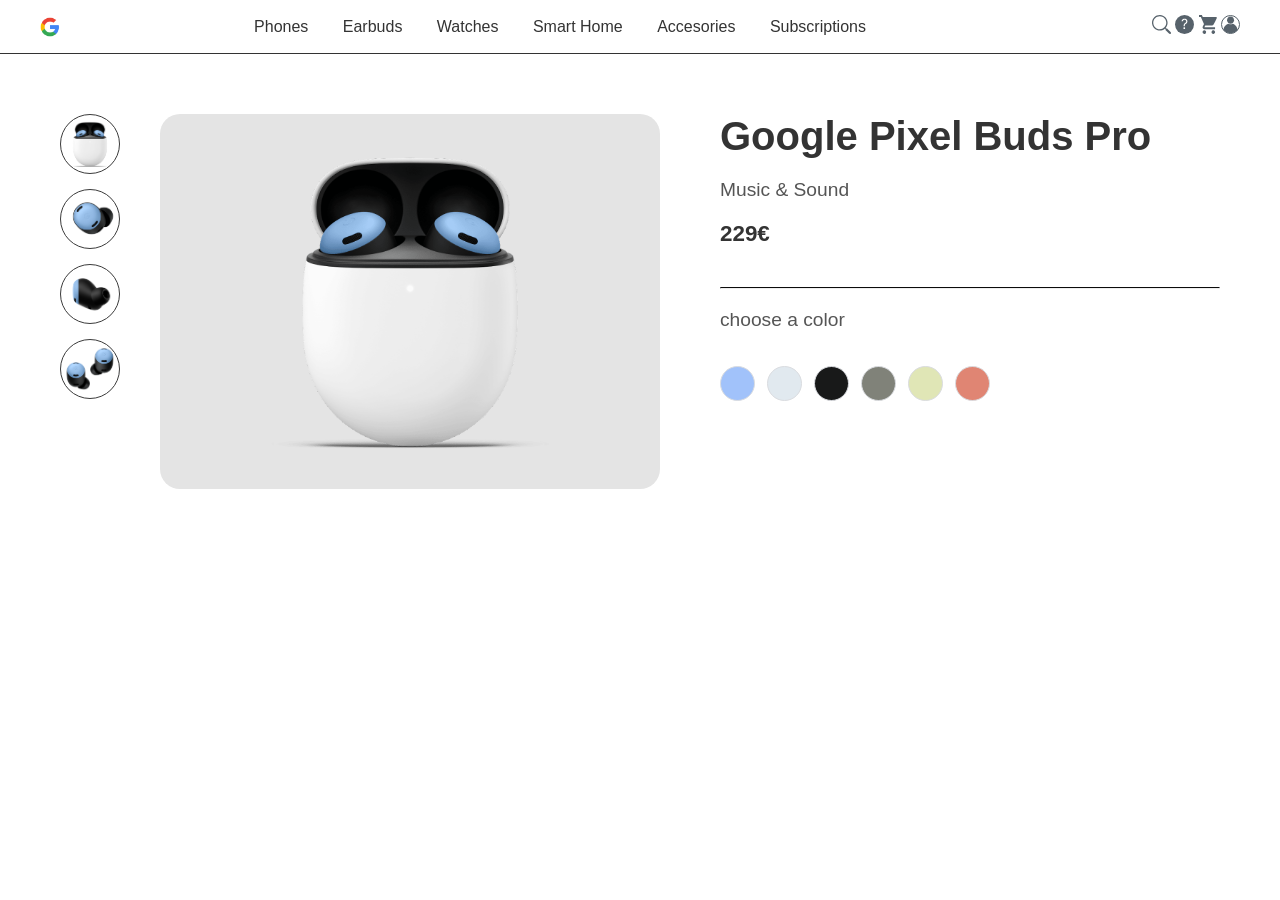
==== index.html @ ae391ba5 "añadir circulos de colores" ====
<!DOCTYPE html>
<html lang="es">

<head>
    <meta charset="UTF-8">
    <meta name="viewport" content="width=device-width, initial-scale=1.0">
    <title>Document</title>
    <link rel="stylesheet" href="style.css">
</head>

<body>

    <header class="header">
        <div id="logo">
            <img src="images/google-logo.png" alt="Google Store Logo">
        </div>
        <nav id="menu-left">
            <ul>
                <li><a href="#">Phones</a></li>
                <li><a href="#">Earbuds</a></li>
                <li><a href="#">Watches</a></li>
                <li><a href="#">Smart Home</a></li>
                <li><a href="#">Accesories</a></li>
                <li><a href="#">Subscriptions</a></li>
            </ul>
        </nav>

        <div id="iconos">
            <img src="images/icons/Search.svg" alt="Search Icon">
            <img src="images/icons/Help.svg" alt="Help Icon">
            <img src="images/icons/Cart.svg" alt="Cart Icon">
            <img src="images/icons/Avatar.svg" alt="Avatar Icon">
        </div>
         <div class="menu-btn" id="menuBtn">
            <span></span>
            <span></span>
            <span></span>
        </div>
    </header>
    <main class="product-container">
    <section class="product-gallery">
        <div class="product-circle">
            <img src="images/earbuds/earbuds_01.png" alt="Pixel Buds vista frontal">
            <img src="images/earbuds/earbuds_02.png" alt="Pixel Buds vista lateral">
            <img src="images/earbuds/earbuds_03.png" alt="Pixel Buds detalle">
            <img src="images/earbuds/earbuds_04.png" alt="Pixel Buds en uso">
        </div>
        <div class="product-big">
            <img src="images/earbuds/earbuds_01.png" alt="Google Pixel Buds Pro">
        </div>
    </section>
    <section class="product-info">
        <h1>Google Pixel Buds Pro</h1>
        <p>Music & Sound</p>
        <h2>229€</h2>
        <nav>
 </nav>
<hr class="divisor-gris">
<p class="description-footer">choose a color</p>
    
<div class="color-selector">
  <button class="color-dot blue" aria-label="Blue"></button>
  <button class="color-dot charcoal" aria-label="Charcoal"></button>
  <button class="color-dot porcelain" aria-label="Porcelain"></button>
  <button class="color-dot lemongrass" aria-label="Lemongrass"></button>
  <button class="color-dot green" aria-label="Green"></button>
  <button class="color-dot red" aria-label="Red"></button>
</div>
  <p class="delivery-info">
    
  </p>
</div>     
</main>
    <script>
        const menuBtn = document.getElementById('menuBtn');
        const menu = document.getElementById('menu');
        menuBtn.addEventListener('click', () => {
            menu.classList.toggle('show');
        });
    </script>
</body>

</html>
---- style.css ----
* {
    margin: 0;
    padding: 0;
    box-sizing: border-box;
}

body {
    font-family: Arial, sans-serif;
    background-color: #FFFFFF;
    color: #333;
}

.header {
    display: flex;
    justify-content: space-between; 
    align-items: center;
    background-color: #FFFFFF;
    padding: 15px 40px;
    border-bottom: #333 solid 1px;
}

#menu-left ul li {
    display: inline-block;
    color: #333;
    text-decoration: none;
}

#iconos {
    display: block;
    text-align: right;
    width: 200px;
}

#menu-left ul li a:link,
#menu-left ul li a:visited,
#menu-left ul li a:active {
    color: #333;
    text-decoration: none;
    padding: 10px 15px;
}

#menu-left ul li a:hover {

    color: #4b71ed;
    text-decoration: none;

}

#logo img {
    width: 50%;
    margin: 0%;
    padding: 0%;
}
#logo {
    display: flex;
    text-align: left;
    width: 40px;
    margin: 0%;
    padding: 0%;
}

.menu-btn {
    display: none;
    flex-direction: column;
    cursor: pointer;
    float: left;
}

.menu-btn span {
    background: rgb(87, 87, 87);
    height: 3px;
    width: 25px;
    margin: 4px 0;
    display: block;
    float: left;
}

#menu-left {
    display: flex;
}

/* CONTENEDOR PRINCIPAL */
.product-container{
    max-width:1200px;
    margin:40px auto;
    padding:20px;

    display:grid;
    grid-template-columns: 1.2fr 1fr;
    gap:60px;
}

/* GALERÍA */
.product-gallery{
    display:grid;
    grid-template-columns:80px 1fr;
    gap:20px;
}

/* MINIATURAS */
.product-circle{
    display:flex;
    flex-direction:column;
    gap:15px;
}
.product-circle img{
    width:60px;
    height:60px;
    border-radius:50%;
    object-fit:cover;
    border:1.5px solid #3b3b3b;
    cursor:pointer;
    transition:transform .2s;
}

.product-circle img:hover{
    transform:scale(1.1);
}

/* IMAGEN PRINCIPAL */
.product-big{
    display:flex;
    justify-content:center;
    align-items:center;
    border-radius: 20px;
    background-color: #e4e4e4;
}
.product-big img{
    width:100%;
    border-radius:10px;
    object-fit:cover;
}

/* INFORMACIÓN DEL PRODUCTO */
.product-info{
    display:flex;
    flex-direction:column;
    gap:20px;
}

.product-info h1{
    font-size:2.5rem;
    color:#333;
}

.product-info p{
    font-size:1.2rem;
    color:#555;
}

.product-info h2{
    font-size:1.4rem;
    color:#333;
}

@media (max-width: 768px) {
#menu-left {
    display: none; }

    .menu-btn {
        display: flex;

    }
}.divisor-gris {
  border: 1;
  border-top: 1px solid #0c0c0c; 
  margin: 1; 
} 

/* Contenedor para alinear los círculos horizontalmente */
.color-selector {
  display: flex;
  gap: 12px; /* Espacio entre círculos */
  margin-top: 15px; /* Separación con el texto superior */
}

/* Estilo base para cada círculo */
.color-dot {
  width: 35px;
  height: 35px;
  border-radius: 50%; /* Esto los hace circulares */
  border: 1px solid #dadce0; /* Borde sutil */
  cursor: pointer;
  transition: transform 0.2s ease;
  padding: 0;
}

/* Efecto al pasar el ratón */
.color-dot:hover {
  transform: scale(1.1);
  border-color: #70757a;
}

/* Colores específicos (puedes ajustarlos a tu gusto) */
.blue { background-color: #a1c2fa; }
.charcoal { background-color: #e1e9ef; }
.porcelain { background-color: #181919; }
.lemongrass { background-color: #808279; }
.green { background-color:#E0E6B6; }
.red { background-color:#E08573; }


.color-dot:hover {
    transform: scale(1.1);
    border-color: #070707;
    
}
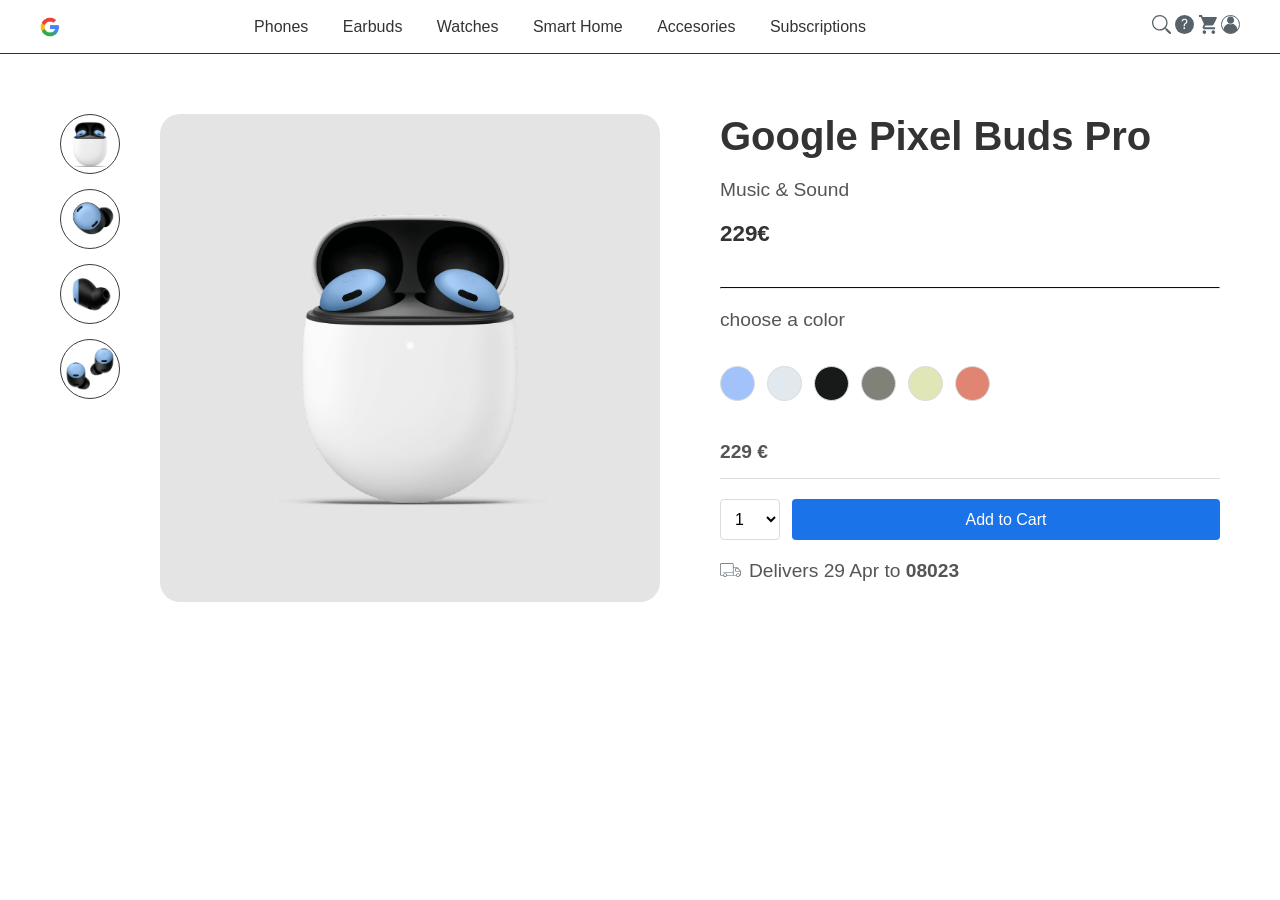
==== commit a3998930: "botones y camion" ====
--- a/index.html
+++ b/index.html
@@ -67,7 +67,25 @@
   <button class="color-dot red" aria-label="Red"></button>
 </div>
   <p class="delivery-info">
+  <div class="cart-card">
+  <p class="card-price">229 €</p>
+  <hr class="card-divider">
+  
+  <div class="action-row">
+    <select class="qty-selector">
+      <option value="1">1</option>
+      <option value="2">2</option>
+      <option value="3">3</option>
+    </select>
     
+    <button class="add-btn">Add to Cart</button>
+  </div>
+
+  <div class="delivery-info">
+    <span class="truck-icon"><img src="images/icons/Delivery.svg" alt="Truck Icon"></span>
+    <p>Delivers 29 Apr to <b>08023</b></p>
+  </div>
+</div>  
   </p>
 </div>     
 </main>
@@ -80,4 +98,4 @@
     </script>
 </body>
 
-</html>+</html>
--- a/style.css
+++ b/style.css
@@ -204,4 +204,71 @@
     transform: scale(1.1);
     border-color: #070707;
     
+}
+cart-card {
+  background-color: #f8f9fa; /* Gris muy claro */
+  border-radius: 8px;
+  padding: 24px;
+  max-width: 350px;
+  margin-top: 30px;
+}
+
+.card-price {
+  font-family: 'Google Sans', sans-serif;
+  font-size: 32px;
+  font-weight: bold;
+  margin: 0 0 15px 0;
+  color: #101111;
+}
+
+.card-divider {
+  border: 0;
+  border-top: 1px solid #dadce0;
+  margin-bottom: 20px;
+}
+
+/* Fila para alinear selector y botón */
+.action-row {
+  display: flex;
+  gap: 12px;
+  margin-bottom: 20px;
+}
+
+.qty-selector {
+  padding: 10px;
+  border: 1px solid #dadce0;
+  border-radius: 4px;
+  background: white;
+  font-size: 16px;
+  width: 60px;
+  cursor: pointer;
+}
+
+.add-btn {
+  flex-grow: 1; /* Hace que el botón ocupe el espacio restante */
+  background-color: #1a73e8; /* Azul Google */
+  color: white;
+  border: none;
+  border-radius: 4px;
+  font-weight: 500;
+  font-size: 16px;
+  cursor: pointer;
+  transition: background 0.2s;
+}
+
+.add-btn:hover {
+  background-color: #1765cc;
+}
+
+/* Info de envío */
+.delivery-info {
+  display: flex;
+  align-items: center;
+  gap: 8px;
+  font-size: 14px;
+  color: #2c2cdf;
+}
+
+.truck-icon {
+  font-size: 18px;
 }
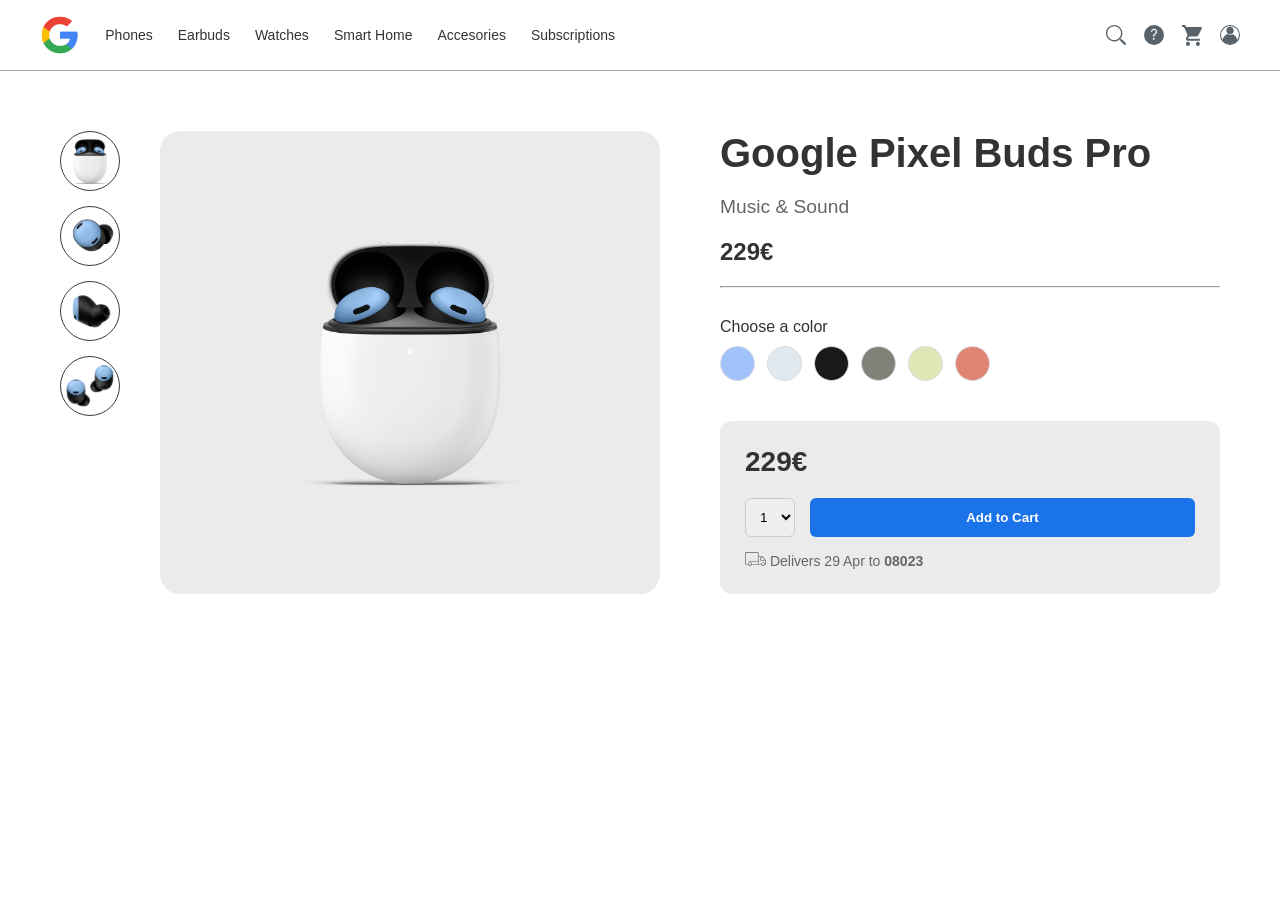
==== commit b1d77bee: "mejoras en el orden del css y html" ====
--- a/index.html
+++ b/index.html
@@ -4,34 +4,28 @@
 <head>
     <meta charset="UTF-8">
     <meta name="viewport" content="width=device-width, initial-scale=1.0">
-    <title>Document</title>
+    <title>Google Pixel Buds Pro</title>
     <link rel="stylesheet" href="style.css">
 </head>
 
 <body>
-
     <header class="header">
-        <div id="logo">
+        <nav class="nav">
             <img src="images/google-logo.png" alt="Google Store Logo">
-        </div>
-        <nav id="menu-left">
-            <ul>
-                <li><a href="#">Phones</a></li>
-                <li><a href="#">Earbuds</a></li>
-                <li><a href="#">Watches</a></li>
-                <li><a href="#">Smart Home</a></li>
-                <li><a href="#">Accesories</a></li>
-                <li><a href="#">Subscriptions</a></li>
-            </ul>
+            <a href="#">Phones</a>
+            <a href="#">Earbuds</a>
+            <a href="#">Watches</a>
+            <a href="#">Smart Home</a>
+            <a href="#">Accesories</a>
+            <a href="#">Subscriptions</a>
         </nav>
-
-        <div id="iconos">
+        <div class="header-icons">
             <img src="images/icons/Search.svg" alt="Search Icon">
             <img src="images/icons/Help.svg" alt="Help Icon">
             <img src="images/icons/Cart.svg" alt="Cart Icon">
             <img src="images/icons/Avatar.svg" alt="Avatar Icon">
         </div>
-         <div class="menu-btn" id="menuBtn">
+        <div class="menu-btn" id="menuBtn">
             <span></span>
             <span></span>
             <span></span>
@@ -49,45 +43,40 @@
             <img src="images/earbuds/earbuds_01.png" alt="Google Pixel Buds Pro">
         </div>
     </section>
-    <section class="product-info">
+    <aside class="product-info">
         <h1>Google Pixel Buds Pro</h1>
-        <p>Music & Sound</p>
-        <h2>229€</h2>
-        <nav>
- </nav>
-<hr class="divisor-gris">
-<p class="description-footer">choose a color</p>
-    
-<div class="color-selector">
-  <button class="color-dot blue" aria-label="Blue"></button>
-  <button class="color-dot charcoal" aria-label="Charcoal"></button>
-  <button class="color-dot porcelain" aria-label="Porcelain"></button>
-  <button class="color-dot lemongrass" aria-label="Lemongrass"></button>
-  <button class="color-dot green" aria-label="Green"></button>
-  <button class="color-dot red" aria-label="Red"></button>
-</div>
-  <p class="delivery-info">
-  <div class="cart-card">
-  <p class="card-price">229 €</p>
-  <hr class="card-divider">
-  
-  <div class="action-row">
-    <select class="qty-selector">
-      <option value="1">1</option>
-      <option value="2">2</option>
-      <option value="3">3</option>
-    </select>
-    
-    <button class="add-btn">Add to Cart</button>
-  </div>
-
-  <div class="delivery-info">
-    <span class="truck-icon"><img src="images/icons/Delivery.svg" alt="Truck Icon"></span>
-    <p>Delivers 29 Apr to <b>08023</b></p>
-  </div>
-</div>  
-  </p>
-</div>     
+        <p class="category">Music & Sound</p>
+        <p class="price">229€</p>
+        <hr>
+        <div class="colors">
+            <p>Choose a color</p>
+            <div class="color-selector">
+                <button class="color-dot blue" aria-label="Blue"></button>
+                <button class="color-dot charcoal" aria-label="Charcoal"></button>
+                <button class="color-dot porcelain" aria-label="Porcelain"></button>
+                <button class="color-dot lemongrass" aria-label="Lemongrass"></button>
+                <button class="color-dot green" aria-label="Green"></button>
+                <button class="color-dot red" aria-label="Red"></button>
+            </div>
+        </div>
+        <div class="buy-box">
+            <p class="buy-price">229€</p>
+            <div class="buy-action">
+                <select>
+                    <option value="1">1</option>
+                    <option value="2">2</option>
+                    <option value="3">3</option>
+                </select>
+                <button class="add-cart">
+                    Add to Cart
+                </button>
+            </div>
+            <p class="delivery">
+                <span class="truck-icon"><img src="images/icons/Delivery.svg" alt="Truck Icon"></span>
+                Delivers 29 Apr to <b>08023</b>
+            </p>
+        </div>
+    </aside>
 </main>
     <script>
         const menuBtn = document.getElementById('menuBtn');
--- a/style.css
+++ b/style.css
@@ -1,3 +1,4 @@
+/*GENERAL*/
 * {
     margin: 0;
     padding: 0;
@@ -10,53 +11,51 @@
     color: #333;
 }
 
+
+
+/*HEADER*/
 .header {
     display: flex;
     justify-content: space-between; 
     align-items: center;
     background-color: #FFFFFF;
     padding: 15px 40px;
-    border-bottom: #333 solid 1px;
-}
-
-#menu-left ul li {
-    display: inline-block;
+    border-bottom: #aaaaaa solid 1px;
+}
+
+
+
+/*NAVEGACIÓN*/
+.nav {
+    display: flex;
+    align-items: center;
+    gap: 25px;
+}
+
+.nav img {
+    width: 5%;
+}
+
+.nav a {
     color: #333;
     text-decoration: none;
-}
-
-#iconos {
-    display: block;
-    text-align: right;
-    width: 200px;
-}
-
-#menu-left ul li a:link,
-#menu-left ul li a:visited,
-#menu-left ul li a:active {
-    color: #333;
-    text-decoration: none;
-    padding: 10px 15px;
-}
-
-#menu-left ul li a:hover {
-
-    color: #4b71ed;
-    text-decoration: none;
-
-}
-
-#logo img {
-    width: 50%;
-    margin: 0%;
-    padding: 0%;
-}
-#logo {
-    display: flex;
-    text-align: left;
-    width: 40px;
-    margin: 0%;
-    padding: 0%;
+    font-size: 14px;
+}
+
+.header-icons {
+    display:flex;
+    gap:18px;
+    align-items:center;
+}
+
+.header-icons img {
+    width:20px;
+    cursor:pointer;
+}
+
+.icon {
+    font-size:18px;
+    cursor:pointer;
 }
 
 .menu-btn {
@@ -79,6 +78,8 @@
     display: flex;
 }
 
+
+
 /* CONTENEDOR PRINCIPAL */
 .product-container{
     max-width:1200px;
@@ -90,12 +91,16 @@
     gap:60px;
 }
 
+
+
 /* GALERÍA */
 .product-gallery{
     display:grid;
     grid-template-columns:80px 1fr;
     gap:20px;
 }
+
+
 
 /* MINIATURAS */
 .product-circle{
@@ -117,21 +122,24 @@
     transform:scale(1.1);
 }
 
+
+
 /* IMAGEN PRINCIPAL */
 .product-big{
-    display:flex;
-    justify-content:center;
-    align-items:center;
+    padding: 40px;
     border-radius: 20px;
-    background-color: #e4e4e4;
+    background-color: #ebebeb;
+    display: flex;
+    justify-content: center;
+    align-items: center;
 }
 .product-big img{
-    width:100%;
-    border-radius:10px;
-    object-fit:cover;
-}
-
-/* INFORMACIÓN DEL PRODUCTO */
+    max-width: 100%;
+}
+
+
+
+/* INFO PRODUCTO */
 .product-info{
     display:flex;
     flex-direction:column;
@@ -143,38 +151,30 @@
     color:#333;
 }
 
-.product-info p{
+.category{
     font-size:1.2rem;
-    color:#555;
-}
-
-.product-info h2{
-    font-size:1.4rem;
+    color:#666;
+}
+
+.price {
+    font-size:24px;
+    font-weight: 600;
     color:#333;
 }
 
-@media (max-width: 768px) {
-#menu-left {
-    display: none; }
-
-    .menu-btn {
-        display: flex;
-
-    }
-}.divisor-gris {
-  border: 1;
-  border-top: 1px solid #0c0c0c; 
-  margin: 1; 
-} 
-
-/* Contenedor para alinear los círculos horizontalmente */
-.color-selector {
-  display: flex;
-  gap: 12px; /* Espacio entre círculos */
-  margin-top: 15px; /* Separación con el texto superior */
-}
-
-/* Estilo base para cada círculo */
+
+
+/*COLORES*/
+.colors{
+    margin-top: 10px;
+}
+
+.color-selector{
+    display:flex;
+    gap: 12px;
+    margin-top: 10px;
+}
+
 .color-dot {
   width: 35px;
   height: 35px;
@@ -185,13 +185,11 @@
   padding: 0;
 }
 
-/* Efecto al pasar el ratón */
 .color-dot:hover {
   transform: scale(1.1);
   border-color: #70757a;
 }
 
-/* Colores específicos (puedes ajustarlos a tu gusto) */
 .blue { background-color: #a1c2fa; }
 .charcoal { background-color: #e1e9ef; }
 .porcelain { background-color: #181919; }
@@ -200,75 +198,62 @@
 .red { background-color:#E08573; }
 
 
-.color-dot:hover {
-    transform: scale(1.1);
-    border-color: #070707;
-    
-}
-cart-card {
-  background-color: #f8f9fa; /* Gris muy claro */
-  border-radius: 8px;
-  padding: 24px;
-  max-width: 350px;
-  margin-top: 30px;
-}
-
-.card-price {
-  font-family: 'Google Sans', sans-serif;
-  font-size: 32px;
-  font-weight: bold;
-  margin: 0 0 15px 0;
-  color: #101111;
-}
-
-.card-divider {
-  border: 0;
-  border-top: 1px solid #dadce0;
-  margin-bottom: 20px;
-}
-
-/* Fila para alinear selector y botón */
-.action-row {
-  display: flex;
-  gap: 12px;
-  margin-bottom: 20px;
-}
-
-.qty-selector {
-  padding: 10px;
-  border: 1px solid #dadce0;
-  border-radius: 4px;
-  background: white;
-  font-size: 16px;
-  width: 60px;
-  cursor: pointer;
-}
-
-.add-btn {
-  flex-grow: 1; /* Hace que el botón ocupe el espacio restante */
-  background-color: #1a73e8; /* Azul Google */
-  color: white;
-  border: none;
-  border-radius: 4px;
-  font-weight: 500;
-  font-size: 16px;
-  cursor: pointer;
-  transition: background 0.2s;
-}
-
-.add-btn:hover {
-  background-color: #1765cc;
-}
-
-/* Info de envío */
-.delivery-info {
-  display: flex;
-  align-items: center;
-  gap: 8px;
-  font-size: 14px;
-  color: #2c2cdf;
-}
-
-.truck-icon {
-  font-size: 18px;
+
+/*CAJA DE COMPRA*/
+.buy-box{
+    background-color: #ebebeb; /* Gris muy claro */
+    border-radius: 12px;
+    padding: 25px;
+    margin-top: 20px;
+}
+
+.buy-price{
+    font-size: 28px;
+    font-weight: 600;
+    margin-bottom: 20px;
+}
+
+.buy-action{
+    display: flex;
+    gap: 15px;
+    margin-bottom: 15px;
+}
+
+select{
+    padding: 10px;
+    border-radius: 6px;
+    border: 1px solid #ccc;
+}
+
+.add-cart{
+    flex:1;
+    padding:12px;
+    border:none;
+    border-radius:6px;
+    background:#1a73e8;
+    color:#fff;
+    font-weight:bold;
+    cursor:pointer;
+    transition:.2s;
+}
+
+.add-cart:hover {
+    background: #1765cc;
+}
+
+.delivery {
+    font-size: 14px;
+    color: #666;
+}   
+
+
+/*JS*/
+@media (max-width: 768px) {
+#menu-left {
+    display: none; }
+
+    .menu-btn {
+        display: flex;
+
+    }
 }
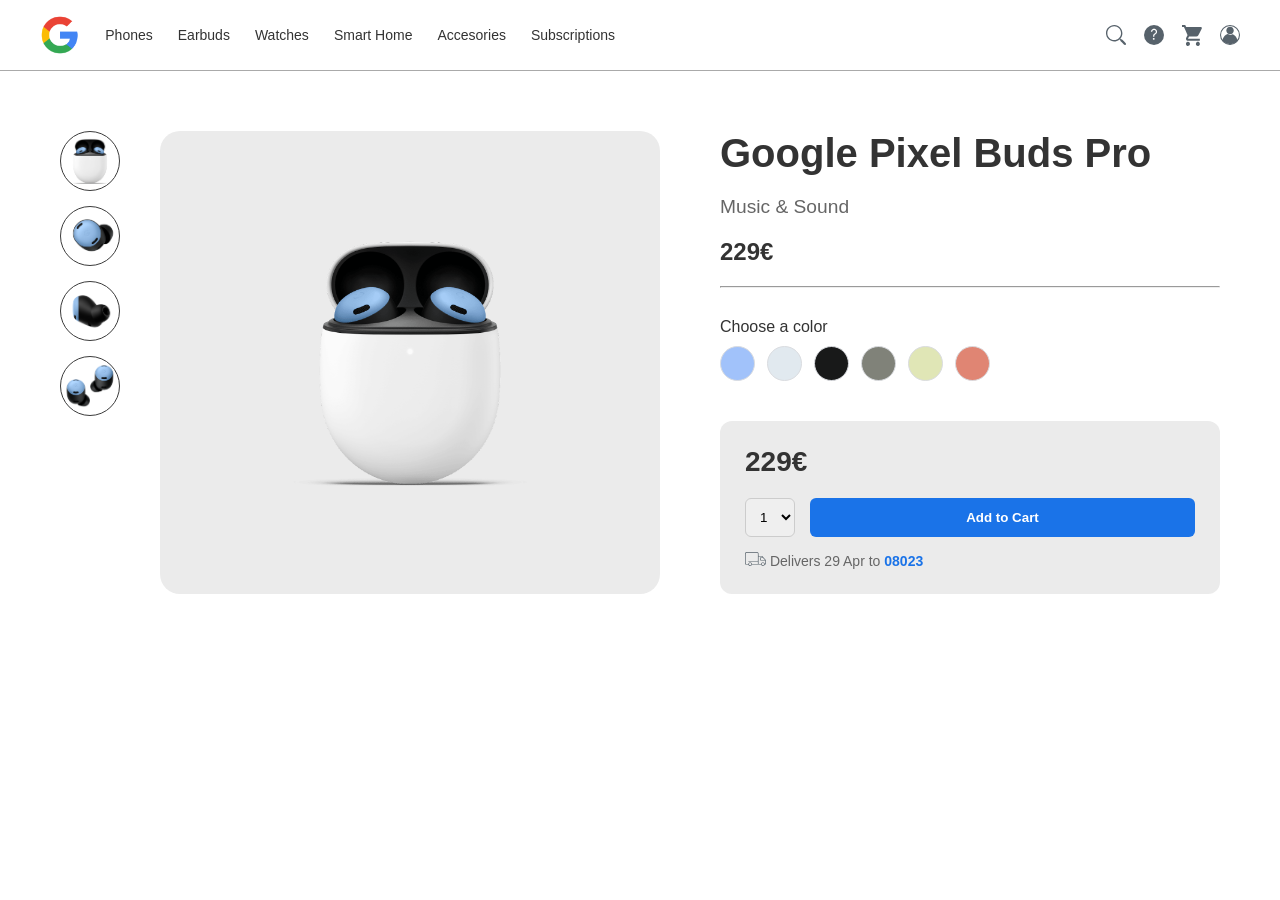
==== commit c00ba625: "caja de compra" ====
--- a/index.html
+++ b/index.html
@@ -73,7 +73,7 @@
             </div>
             <p class="delivery">
                 <span class="truck-icon"><img src="images/icons/Delivery.svg" alt="Truck Icon"></span>
-                Delivers 29 Apr to <b>08023</b>
+                Delivers 29 Apr to <b class="text-blue">08023</b>
             </p>
         </div>
     </aside>
--- a/style.css
+++ b/style.css
@@ -1,4 +1,4 @@
-/*GENERAL*/
+/* -------------- GENERAL -------------- */
 * {
     margin: 0;
     padding: 0;
@@ -13,7 +13,7 @@
 
 
 
-/*HEADER*/
+/* -------------- HEADER -------------- */
 .header {
     display: flex;
     justify-content: space-between; 
@@ -25,7 +25,7 @@
 
 
 
-/*NAVEGACIÓN*/
+/* -------------- NAVEGACIÓN -------------- */
 .nav {
     display: flex;
     align-items: center;
@@ -80,7 +80,7 @@
 
 
 
-/* CONTENEDOR PRINCIPAL */
+/* -------------- CONTENEDOR PRINCIPAL -------------- */
 .product-container{
     max-width:1200px;
     margin:40px auto;
@@ -93,7 +93,7 @@
 
 
 
-/* GALERÍA */
+/* -------------- GALERÍA -------------- */
 .product-gallery{
     display:grid;
     grid-template-columns:80px 1fr;
@@ -102,7 +102,7 @@
 
 
 
-/* MINIATURAS */
+/* -------------- MINIATURAS -------------- */
 .product-circle{
     display:flex;
     flex-direction:column;
@@ -124,7 +124,7 @@
 
 
 
-/* IMAGEN PRINCIPAL */
+/* -------------- IMAGEN PRINCIPAL -------------- */
 .product-big{
     padding: 40px;
     border-radius: 20px;
@@ -139,7 +139,7 @@
 
 
 
-/* INFO PRODUCTO */
+/* -------------- INFO PRODUCTO -------------- */
 .product-info{
     display:flex;
     flex-direction:column;
@@ -164,7 +164,7 @@
 
 
 
-/*COLORES*/
+/* -------------- COLORES -------------- */
 .colors{
     margin-top: 10px;
 }
@@ -199,7 +199,7 @@
 
 
 
-/*CAJA DE COMPRA*/
+/* -------------- CAJA DE COMPRA -------------- */
 .buy-box{
     background-color: #ebebeb; /* Gris muy claro */
     border-radius: 12px;
@@ -244,10 +244,16 @@
 .delivery {
     font-size: 14px;
     color: #666;
-}   
-
-
-/*JS*/
+}
+
+.text-blue {
+    color: #1a73e8;
+    font-weight: 600;
+}
+
+
+/* -------------- RESPONSIVE --------------- */
+/*DESKTOP*/
 @media (max-width: 768px) {
 #menu-left {
     display: none; }
@@ -256,4 +262,40 @@
         display: flex;
 
     }
+}
+
+/*TABLET*/
+@media (max-width: 1024px) {
+    .product-container {
+        grid-template-columns: 1fr;
+    }
+
+    .product-gallery {
+        grid-template-columns: 1fr;
+    }
+
+    .product-big {
+        flex-direction: row;
+        justify-content: center;
+    }
+}
+
+/*MOBILE*/
+@media (max-width: 480px) {
+    .header {
+        flex-direction: column;
+        align-items: flex-start;
+    }
+    .nav a{
+        display: none;
+    }
+    .product-info h1 {
+        font-size: 24px;
+    }
+    .buy-action {
+        flex-direction: column;
+    }
+    .product-big {
+        padding: 20px;
+    }
 }
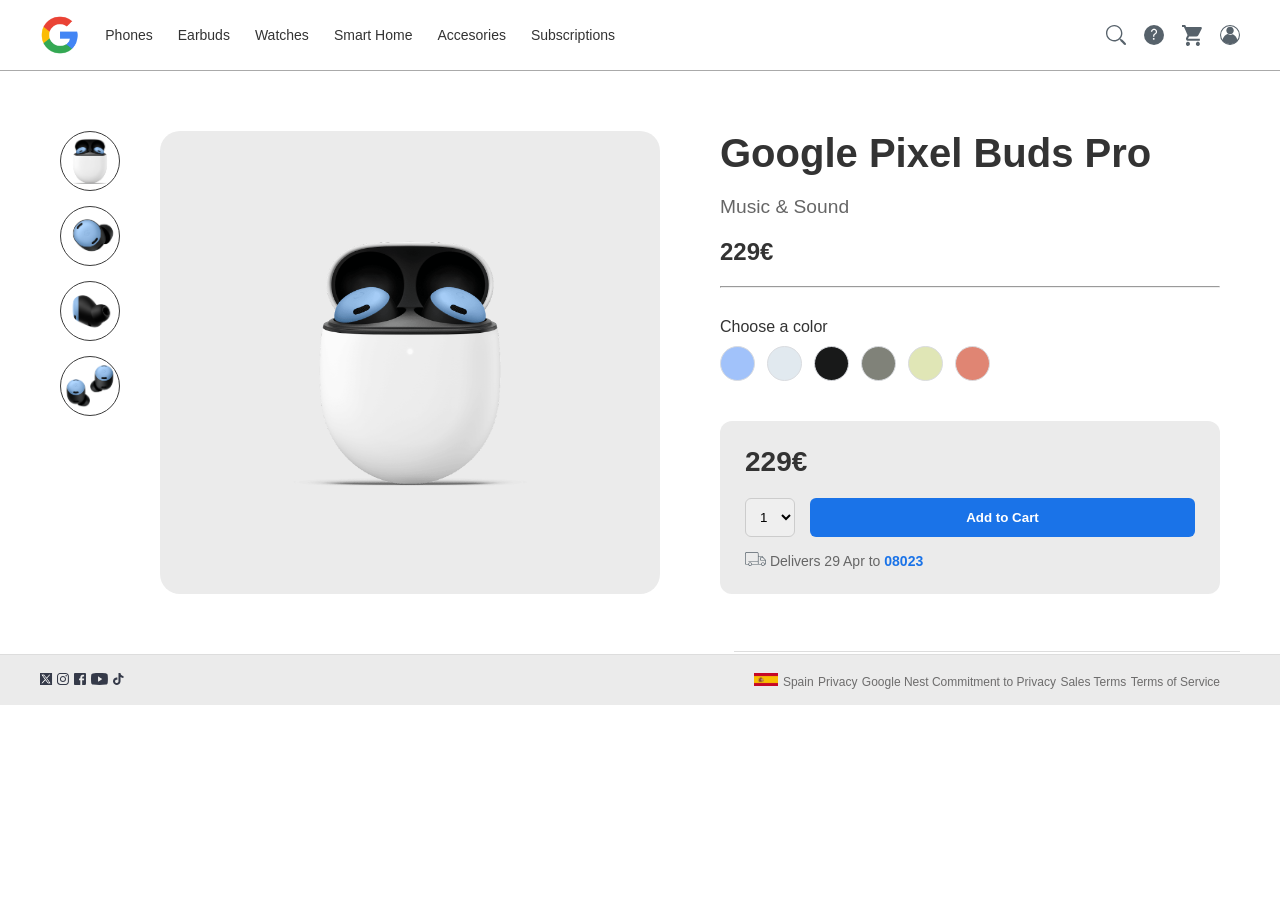
==== commit 06d9622d: "footer" ====
--- a/index.html
+++ b/index.html
@@ -1,90 +1,121 @@
-<!DOCTYPE html>
+<!doctype html>
 <html lang="es">
+  <head>
+    <meta charset="UTF-8" />
+    <meta name="viewport" content="width=device-width, initial-scale=1.0" />
+    <title>Google Pixel Buds Pro</title>
+    <link rel="stylesheet" href="style.css" />
+  </head>
 
-<head>
-    <meta charset="UTF-8">
-    <meta name="viewport" content="width=device-width, initial-scale=1.0">
-    <title>Google Pixel Buds Pro</title>
-    <link rel="stylesheet" href="style.css">
-</head>
-
-<body>
+  <body>
     <header class="header">
-        <nav class="nav">
-            <img src="images/google-logo.png" alt="Google Store Logo">
-            <a href="#">Phones</a>
-            <a href="#">Earbuds</a>
-            <a href="#">Watches</a>
-            <a href="#">Smart Home</a>
-            <a href="#">Accesories</a>
-            <a href="#">Subscriptions</a>
-        </nav>
-        <div class="header-icons">
-            <img src="images/icons/Search.svg" alt="Search Icon">
-            <img src="images/icons/Help.svg" alt="Help Icon">
-            <img src="images/icons/Cart.svg" alt="Cart Icon">
-            <img src="images/icons/Avatar.svg" alt="Avatar Icon">
-        </div>
-        <div class="menu-btn" id="menuBtn">
-            <span></span>
-            <span></span>
-            <span></span>
-        </div>
+      <nav class="nav">
+        <img src="images/google-logo.png" alt="Google Store Logo" />
+        <a href="#">Phones</a>
+        <a href="#">Earbuds</a>
+        <a href="#">Watches</a>
+        <a href="#">Smart Home</a>
+        <a href="#">Accesories</a>
+        <a href="#">Subscriptions</a>
+      </nav>
+      <div class="header-icons">
+        <img src="images/icons/Search.svg" alt="Search Icon" />
+        <img src="images/icons/Help.svg" alt="Help Icon" />
+        <img src="images/icons/Cart.svg" alt="Cart Icon" />
+        <img src="images/icons/Avatar.svg" alt="Avatar Icon" />
+      </div>
+      <div class="menu-btn" id="menuBtn">
+        <span></span>
+        <span></span>
+        <span></span>
+      </div>
     </header>
     <main class="product-container">
-    <section class="product-gallery">
+      <section class="product-gallery">
         <div class="product-circle">
-            <img src="images/earbuds/earbuds_01.png" alt="Pixel Buds vista frontal">
-            <img src="images/earbuds/earbuds_02.png" alt="Pixel Buds vista lateral">
-            <img src="images/earbuds/earbuds_03.png" alt="Pixel Buds detalle">
-            <img src="images/earbuds/earbuds_04.png" alt="Pixel Buds en uso">
+          <img
+            src="images/earbuds/earbuds_01.png"
+            alt="Pixel Buds vista frontal"
+          />
+          <img
+            src="images/earbuds/earbuds_02.png"
+            alt="Pixel Buds vista lateral"
+          />
+          <img src="images/earbuds/earbuds_03.png" alt="Pixel Buds detalle" />
+          <img src="images/earbuds/earbuds_04.png" alt="Pixel Buds en uso" />
         </div>
         <div class="product-big">
-            <img src="images/earbuds/earbuds_01.png" alt="Google Pixel Buds Pro">
+          <img
+            src="images/earbuds/earbuds_01.png"
+            alt="Google Pixel Buds Pro"
+          />
         </div>
-    </section>
-    <aside class="product-info">
+      </section>
+      <aside class="product-info">
         <h1>Google Pixel Buds Pro</h1>
         <p class="category">Music & Sound</p>
         <p class="price">229€</p>
-        <hr>
+        <hr />
         <div class="colors">
-            <p>Choose a color</p>
-            <div class="color-selector">
-                <button class="color-dot blue" aria-label="Blue"></button>
-                <button class="color-dot charcoal" aria-label="Charcoal"></button>
-                <button class="color-dot porcelain" aria-label="Porcelain"></button>
-                <button class="color-dot lemongrass" aria-label="Lemongrass"></button>
-                <button class="color-dot green" aria-label="Green"></button>
-                <button class="color-dot red" aria-label="Red"></button>
-            </div>
+          <p>Choose a color</p>
+          <div class="color-selector">
+            <button class="color-dot blue" aria-label="Blue"></button>
+            <button class="color-dot charcoal" aria-label="Charcoal"></button>
+            <button class="color-dot porcelain" aria-label="Porcelain"></button>
+            <button
+              class="color-dot lemongrass"
+              aria-label="Lemongrass"
+            ></button>
+            <button class="color-dot green" aria-label="Green"></button>
+            <button class="color-dot red" aria-label="Red"></button>
+          </div>
         </div>
         <div class="buy-box">
-            <p class="buy-price">229€</p>
-            <div class="buy-action">
-                <select>
-                    <option value="1">1</option>
-                    <option value="2">2</option>
-                    <option value="3">3</option>
-                </select>
-                <button class="add-cart">
-                    Add to Cart
-                </button>
-            </div>
-            <p class="delivery">
-                <span class="truck-icon"><img src="images/icons/Delivery.svg" alt="Truck Icon"></span>
-                Delivers 29 Apr to <b class="text-blue">08023</b>
-            </p>
+          <p class="buy-price">229€</p>
+          <div class="buy-action">
+            <select>
+              <option value="1">1</option>
+              <option value="2">2</option>
+              <option value="3">3</option>
+            </select>
+            <button class="add-cart">Add to Cart</button>
+          </div>
+          <p class="delivery">
+            <span class="truck-icon"
+              ><img src="images/icons/Delivery.svg" alt="Truck Icon"
+            /></span>
+            Delivers 29 Apr to <b class="text-blue">08023</b>
+          </p>
         </div>
-    </aside>
-</main>
+      </aside>
+    </main>
+    <footer class="footer">
+        <div class="footer-content">
+          <div>
+            <img src="images/icons/SM-x.svg" alt="SM-x Icon" />
+            <img src="images/icons/SM-instagram.svg" alt="SM-instagram Icon" />
+            <img src="images/icons/SM-facebook.svg" alt="sm-facebook Icon" />
+            <img src="images/icons/SM-youtube.svg" alt="sm-youtube Icon" />
+            <img src="images/icons/SM-tiktok.svg" alt="sm-tiktok Icon" />
+          </div>
+          <div class="footer-info">
+            <nav class="footer-nav">
+              <img src="images/icons/Spain.svg" alt="Spain Icon" />
+              <a href="#">Spain</a>
+              <a href="#">Privacy</a>
+              <a href="#">Google Nest Commitment to Privacy</a>
+              <a href="#">Sales Terms</a>
+              <a href="#">Terms of Service</a>
+            </nav>
+          </div>
+        </div>
+      </footer>
     <script>
-        const menuBtn = document.getElementById('menuBtn');
-        const menu = document.getElementById('menu');
-        menuBtn.addEventListener('click', () => {
-            menu.classList.toggle('show');
-        });
+      const menuBtn = document.getElementById("menuBtn");
+      const menu = document.getElementById("menu");
+      menuBtn.addEventListener("click", () => {
+        menu.classList.toggle("show");
+      });
     </script>
-</body>
-
+  </body>
 </html>
--- a/style.css
+++ b/style.css
@@ -252,6 +252,39 @@
 }
 
 
+
+/* -------------- FOOTER -------------- */
+.footer {
+    background-color: #ebebeb;
+    padding: 10px 40px;
+    border-top: 1px solid #ddd;
+}
+
+.footer-content {
+    display: flex;
+    justify-content: space-between;
+    align-items: center;
+    gap: 20px;
+    margin: auto;
+    height: 30px;   
+}
+.footer-info {
+    padding: 20px;
+    border-top: 1px solid #ddd;
+
+}
+.footer-info p {
+    color: #666;
+    font-size: 14px;
+    text-align: center;
+}
+.footer-info a {
+    color: #6d6c6c;
+    text-decoration: none;
+    font-size: 0.75rem;
+}
+
+
 /* -------------- RESPONSIVE --------------- */
 /*DESKTOP*/
 @media (max-width: 768px) {
@@ -260,9 +293,9 @@
 
     .menu-btn {
         display: flex;
-
-    }
-}
+    }
+}
+
 
 /*TABLET*/
 @media (max-width: 1024px) {
@@ -278,14 +311,26 @@
         flex-direction: row;
         justify-content: center;
     }
+    .product-circle {
+        display: none;
+    }
+    .menu-btn {
+        padding-left: 20px;
+    }
 }
 
 /*MOBILE*/
 @media (max-width: 480px) {
     .header {
-        flex-direction: column;
-        align-items: flex-start;
-    }
+        flex-direction: row;
+        justify-content: space-between;
+        align-items: normal;
+    }
+
+    .header-icons {
+     margin-left: 70px;
+    }
+    
     .nav a{
         display: none;
     }
@@ -298,4 +343,13 @@
     .product-big {
         padding: 20px;
     }
-}+    .product-circle {
+        display: none;
+    }
+    .menu-btn {
+        padding-left: 20px;
+    }
+    .nav img {
+        width: 25px;
+    }
+}
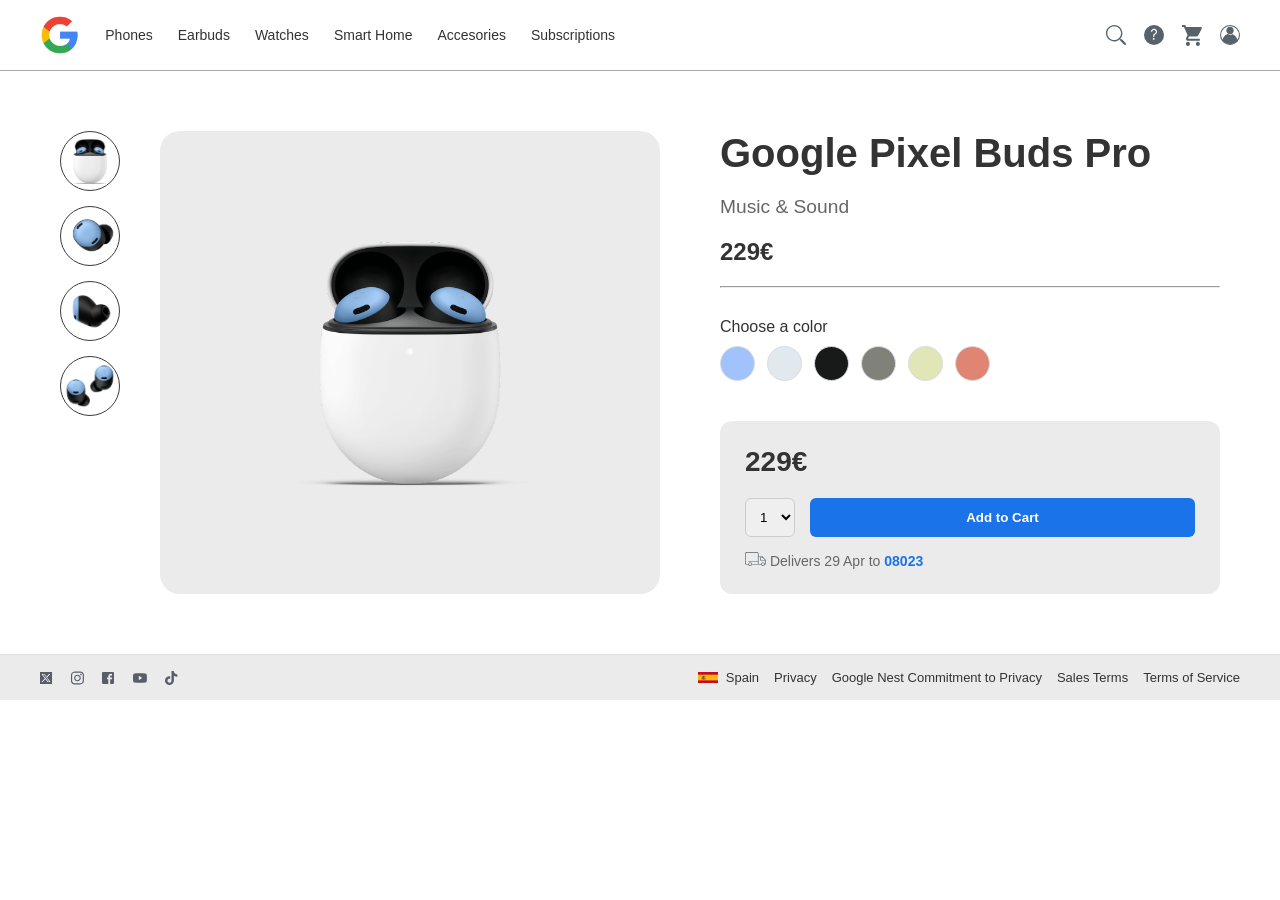
==== commit ef71f2a9: "Corrección del footer en el formato mobile #7" ====
--- a/index.html
+++ b/index.html
@@ -1,121 +1,109 @@
 <!doctype html>
 <html lang="es">
-  <head>
-    <meta charset="UTF-8" />
-    <meta name="viewport" content="width=device-width, initial-scale=1.0" />
-    <title>Google Pixel Buds Pro</title>
-    <link rel="stylesheet" href="style.css" />
-  </head>
 
-  <body>
-    <header class="header">
-      <nav class="nav">
-        <img src="images/google-logo.png" alt="Google Store Logo" />
-        <a href="#">Phones</a>
-        <a href="#">Earbuds</a>
-        <a href="#">Watches</a>
-        <a href="#">Smart Home</a>
-        <a href="#">Accesories</a>
-        <a href="#">Subscriptions</a>
-      </nav>
-      <div class="header-icons">
-        <img src="images/icons/Search.svg" alt="Search Icon" />
-        <img src="images/icons/Help.svg" alt="Help Icon" />
-        <img src="images/icons/Cart.svg" alt="Cart Icon" />
-        <img src="images/icons/Avatar.svg" alt="Avatar Icon" />
+<head>
+  <meta charset="UTF-8" />
+  <meta name="viewport" content="width=device-width, initial-scale=1.0" />
+  <title>Google Pixel Buds Pro</title>
+  <link rel="stylesheet" href="style.css" />
+</head>
+
+<body>
+  <header class="header">
+    <nav class="nav">
+      <img src="images/google-logo.png" alt="Google Store Logo" />
+      <a href="#">Phones</a>
+      <a href="#">Earbuds</a>
+      <a href="#">Watches</a>
+      <a href="#">Smart Home</a>
+      <a href="#">Accesories</a>
+      <a href="#">Subscriptions</a>
+    </nav>
+    <div class="header-icons">
+      <img src="images/icons/Search.svg" alt="Search Icon" />
+      <img src="images/icons/Help.svg" alt="Help Icon" />
+      <img src="images/icons/Cart.svg" alt="Cart Icon" />
+      <img src="images/icons/Avatar.svg" alt="Avatar Icon" />
+    </div>
+    <div class="menu-btn" id="menuBtn">
+      <span></span>
+      <span></span>
+      <span></span>
+    </div>
+  </header>
+  <main class="product-container">
+    <section class="product-gallery">
+      <div class="product-circle">
+        <img src="images/earbuds/earbuds_01.png" alt="Pixel Buds vista frontal" />
+        <img src="images/earbuds/earbuds_02.png" alt="Pixel Buds vista lateral" />
+        <img src="images/earbuds/earbuds_03.png" alt="Pixel Buds detalle" />
+        <img src="images/earbuds/earbuds_04.png" alt="Pixel Buds en uso" />
       </div>
-      <div class="menu-btn" id="menuBtn">
-        <span></span>
-        <span></span>
-        <span></span>
+      <div class="product-big">
+        <img src="images/earbuds/earbuds_01.png" alt="Google Pixel Buds Pro" />
       </div>
-    </header>
-    <main class="product-container">
-      <section class="product-gallery">
-        <div class="product-circle">
-          <img
-            src="images/earbuds/earbuds_01.png"
-            alt="Pixel Buds vista frontal"
-          />
-          <img
-            src="images/earbuds/earbuds_02.png"
-            alt="Pixel Buds vista lateral"
-          />
-          <img src="images/earbuds/earbuds_03.png" alt="Pixel Buds detalle" />
-          <img src="images/earbuds/earbuds_04.png" alt="Pixel Buds en uso" />
+    </section>
+    <aside class="product-info">
+      <h1>Google Pixel Buds Pro</h1>
+      <p class="category">Music & Sound</p>
+      <p class="price">229€</p>
+      <hr />
+      <div class="colors">
+        <p>Choose a color</p>
+        <div class="color-selector">
+          <button class="color-dot blue" aria-label="Blue"></button>
+          <button class="color-dot charcoal" aria-label="Charcoal"></button>
+          <button class="color-dot porcelain" aria-label="Porcelain"></button>
+          <button class="color-dot lemongrass" aria-label="Lemongrass"></button>
+          <button class="color-dot green" aria-label="Green"></button>
+          <button class="color-dot red" aria-label="Red"></button>
         </div>
-        <div class="product-big">
-          <img
-            src="images/earbuds/earbuds_01.png"
-            alt="Google Pixel Buds Pro"
-          />
+      </div>
+      <div class="buy-box">
+        <p class="buy-price">229€</p>
+        <div class="buy-action">
+          <select>
+            <option value="1">1</option>
+            <option value="2">2</option>
+            <option value="3">3</option>
+          </select>
+          <button class="add-cart">Add to Cart</button>
         </div>
-      </section>
-      <aside class="product-info">
-        <h1>Google Pixel Buds Pro</h1>
-        <p class="category">Music & Sound</p>
-        <p class="price">229€</p>
-        <hr />
-        <div class="colors">
-          <p>Choose a color</p>
-          <div class="color-selector">
-            <button class="color-dot blue" aria-label="Blue"></button>
-            <button class="color-dot charcoal" aria-label="Charcoal"></button>
-            <button class="color-dot porcelain" aria-label="Porcelain"></button>
-            <button
-              class="color-dot lemongrass"
-              aria-label="Lemongrass"
-            ></button>
-            <button class="color-dot green" aria-label="Green"></button>
-            <button class="color-dot red" aria-label="Red"></button>
-          </div>
+        <p class="delivery">
+          <span class="truck-icon"><img src="images/icons/Delivery.svg" alt="Truck Icon" /></span>
+          Delivers 29 Apr to <b class="text-blue">08023</b>
+        </p>
+      </div>
+    </aside>
+  </main>
+  <footer class="footer">
+    <div class="footer-content">
+      <div class="footer-social">
+        <img src="images/icons/SM-x.svg" alt="SM-x Icon" />
+        <img src="images/icons/SM-instagram.svg" alt="SM-instagram Icon" />
+        <img src="images/icons/SM-facebook.svg" alt="sm-facebook Icon" />
+        <img src="images/icons/SM-youtube.svg" alt="sm-youtube Icon" />
+        <img src="images/icons/SM-tiktok.svg" alt="sm-tiktok Icon" />
+      </div>
+      <div class="footer-links">
+        <div class="footer-country">
+          <img src="images/icons/Spain.svg" alt="Spain Icon" />
+          <span>Spain</span>
         </div>
-        <div class="buy-box">
-          <p class="buy-price">229€</p>
-          <div class="buy-action">
-            <select>
-              <option value="1">1</option>
-              <option value="2">2</option>
-              <option value="3">3</option>
-            </select>
-            <button class="add-cart">Add to Cart</button>
-          </div>
-          <p class="delivery">
-            <span class="truck-icon"
-              ><img src="images/icons/Delivery.svg" alt="Truck Icon"
-            /></span>
-            Delivers 29 Apr to <b class="text-blue">08023</b>
-          </p>
-        </div>
-      </aside>
-    </main>
-    <footer class="footer">
-        <div class="footer-content">
-          <div>
-            <img src="images/icons/SM-x.svg" alt="SM-x Icon" />
-            <img src="images/icons/SM-instagram.svg" alt="SM-instagram Icon" />
-            <img src="images/icons/SM-facebook.svg" alt="sm-facebook Icon" />
-            <img src="images/icons/SM-youtube.svg" alt="sm-youtube Icon" />
-            <img src="images/icons/SM-tiktok.svg" alt="sm-tiktok Icon" />
-          </div>
-          <div class="footer-info">
-            <nav class="footer-nav">
-              <img src="images/icons/Spain.svg" alt="Spain Icon" />
-              <a href="#">Spain</a>
-              <a href="#">Privacy</a>
-              <a href="#">Google Nest Commitment to Privacy</a>
-              <a href="#">Sales Terms</a>
-              <a href="#">Terms of Service</a>
-            </nav>
-          </div>
-        </div>
-      </footer>
-    <script>
-      const menuBtn = document.getElementById("menuBtn");
-      const menu = document.getElementById("menu");
-      menuBtn.addEventListener("click", () => {
-        menu.classList.toggle("show");
-      });
-    </script>
-  </body>
-</html>
+        <a href="#">Privacy</a>
+        <a href="#">Google Nest Commitment to Privacy</a>
+        <a href="#">Sales Terms</a>
+        <a href="#">Terms of Service</a>
+      </div>
+    </div>
+  </footer>
+  <script>
+    const menuBtn = document.getElementById("menuBtn");
+    const menu = document.getElementById("menu");
+    menuBtn.addEventListener("click", () => {
+      menu.classList.toggle("show");
+    });
+  </script>
+</body>
+
+</html>
--- a/style.css
+++ b/style.css
@@ -256,7 +256,7 @@
 /* -------------- FOOTER -------------- */
 .footer {
     background-color: #ebebeb;
-    padding: 10px 40px;
+    padding: 15px 40px;
     border-top: 1px solid #ddd;
 }
 
@@ -264,24 +264,51 @@
     display: flex;
     justify-content: space-between;
     align-items: center;
-    gap: 20px;
+    flex-wrap: wrap;
+    max-width: 1200px;  
     margin: auto;
-    height: 30px;   
-}
-.footer-info {
-    padding: 20px;
-    border-top: 1px solid #ddd;
-
-}
-.footer-info p {
-    color: #666;
-    font-size: 14px;
-    text-align: center;
-}
-.footer-info a {
-    color: #6d6c6c;
+}
+
+.footer-social {
+    display: flex;
+    gap: 18px;
+}
+
+.footer-social img {
+    width: 10%;
+    cursor: pointer;
+    opacity: 0.8;
+    transition: opacity 0.2s;
+}
+
+.footer-social img:hover {
+    opacity: 1;
+}
+
+.footer-links {
+    display: flex;
+    gap: 15px;
+    align-items: center;
+    font-size: 13px;
+}
+
+.footer-links a {
+    color: #333;
     text-decoration: none;
-    font-size: 0.75rem;
+}
+
+.footer-links a:hover {
+    text-decoration: underline;
+}
+
+.footer-country {
+    display: flex;
+    align-items: center;
+    gap: 8px;
+}
+
+.footer-country img {
+    width: 20px;
 }
 
 
@@ -352,4 +379,38 @@
     .nav img {
         width: 25px;
     }
-}
+
+    .footer-content {
+        flex-direction: column;
+        justify-content: center;
+        align-items: center;
+        gap: 15px;
+    }
+
+    .footer-links {
+        flex-wrap: wrap;
+        justify-content: center;
+        text-align: center;
+    }
+
+    .footer-social {
+        justify-content: center;
+        width: 100%;
+        gap: 20px;
+    }
+
+    .footer-links {
+        flex-direction: column;
+        align-items: center;
+        gap: 8px;
+    }
+
+    .footer-links a{
+        display: block;
+        text-align: center;
+    }
+
+    .footer-country {
+        margin-top: 10px;
+    }   
+}
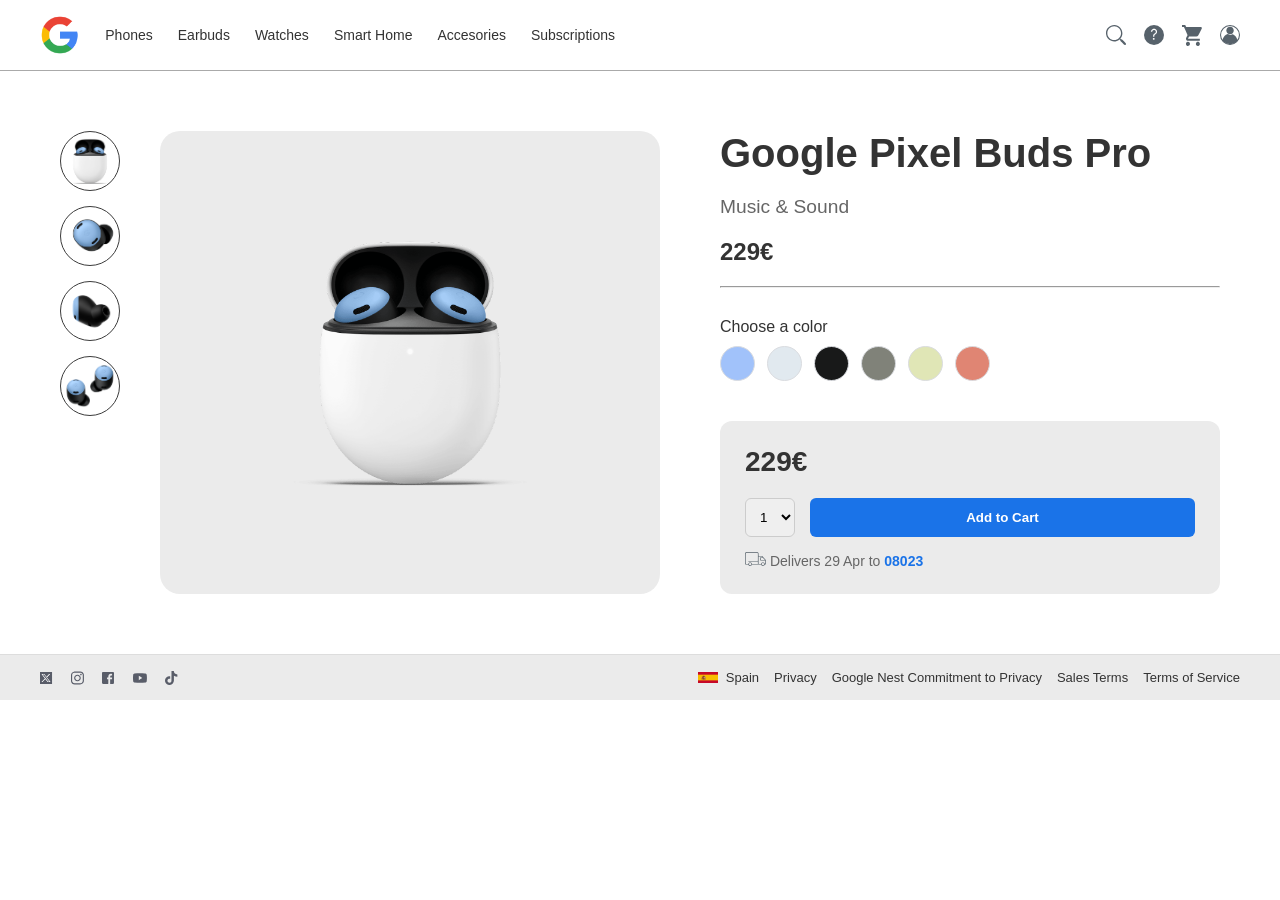
==== commit 0ecb371e: "Creación del archivo .js #8" ====
--- a/index.html
+++ b/index.html
@@ -97,13 +97,7 @@
       </div>
     </div>
   </footer>
-  <script>
-    const menuBtn = document.getElementById("menuBtn");
-    const menu = document.getElementById("menu");
-    menuBtn.addEventListener("click", () => {
-      menu.classList.toggle("show");
-    });
-  </script>
+  <script src="script.js"></script>
 </body>
 
 </html>
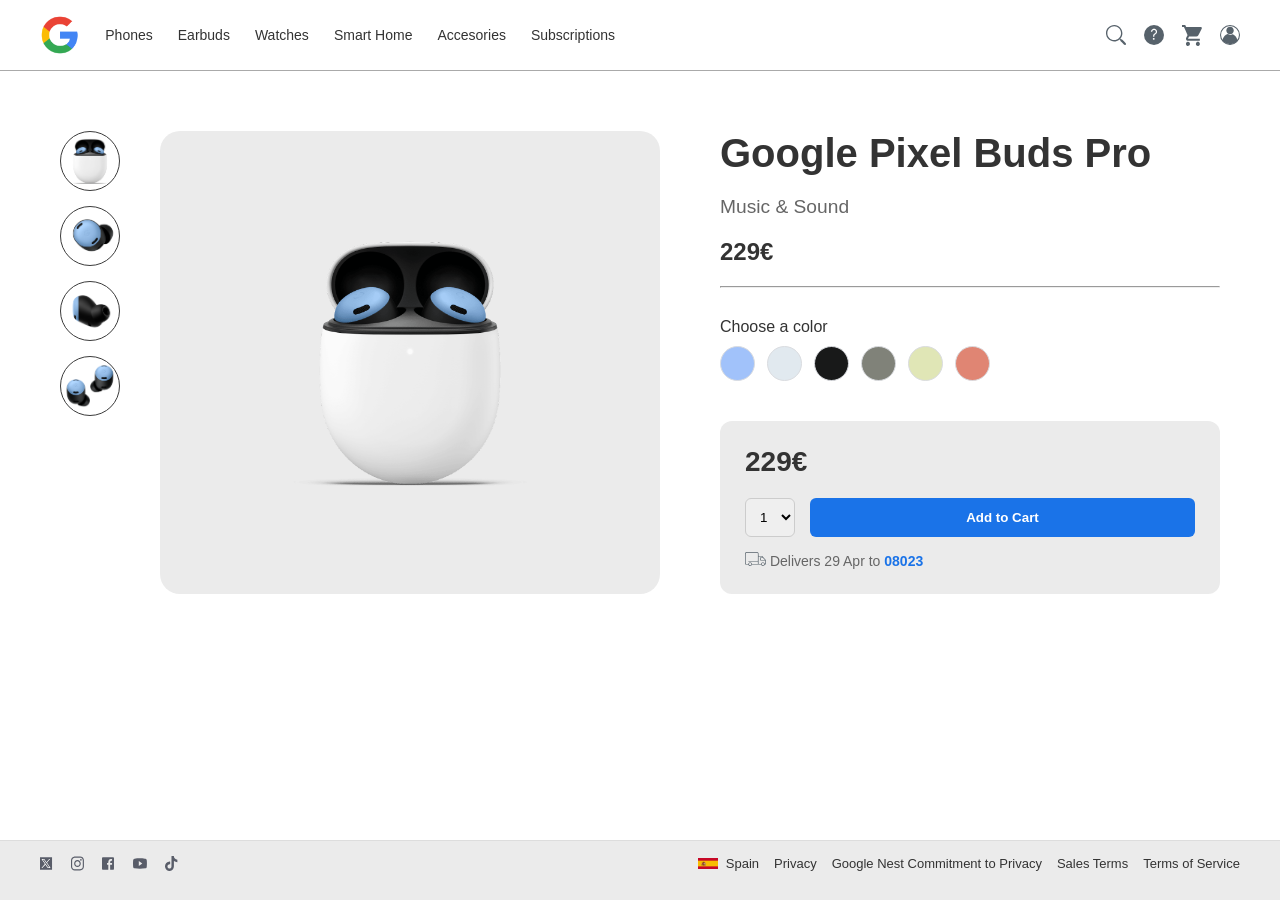
==== commit 188fe563: "Pages de watch para la navegación #10" ====
--- a/index.html
+++ b/index.html
@@ -13,8 +13,8 @@
     <nav class="nav">
       <img src="images/google-logo.png" alt="Google Store Logo" />
       <a href="#">Phones</a>
-      <a href="#">Earbuds</a>
-      <a href="#">Watches</a>
+      <a href="index.html">Earbuds</a>
+      <a href="pages/watch.html">Watches</a>
       <a href="#">Smart Home</a>
       <a href="#">Accesories</a>
       <a href="#">Subscriptions</a>
--- a/style.css
+++ b/style.css
@@ -16,7 +16,7 @@
 /* -------------- HEADER -------------- */
 .header {
     display: flex;
-    justify-content: space-between; 
+    justify-content: space-between;
     align-items: center;
     background-color: #FFFFFF;
     padding: 15px 40px;
@@ -43,19 +43,19 @@
 }
 
 .header-icons {
-    display:flex;
-    gap:18px;
-    align-items:center;
+    display: flex;
+    gap: 18px;
+    align-items: center;
 }
 
 .header-icons img {
-    width:20px;
-    cursor:pointer;
+    width: 20px;
+    cursor: pointer;
 }
 
 .icon {
-    font-size:18px;
-    cursor:pointer;
+    font-size: 18px;
+    cursor: pointer;
 }
 
 .menu-btn {
@@ -81,51 +81,52 @@
 
 
 /* -------------- CONTENEDOR PRINCIPAL -------------- */
-.product-container{
-    max-width:1200px;
-    margin:40px auto;
-    padding:20px;
-
-    display:grid;
+.product-container {
+    max-width: 1200px;
+    margin: 40px auto;
+    padding: 20px;
+
+    display: grid;
     grid-template-columns: 1.2fr 1fr;
-    gap:60px;
+    gap: 60px;
 }
 
 
 
 /* -------------- GALERÍA -------------- */
-.product-gallery{
-    display:grid;
-    grid-template-columns:80px 1fr;
-    gap:20px;
+.product-gallery {
+    display: grid;
+    grid-template-columns: 80px 1fr;
+    gap: 20px;
 }
 
 
 
 /* -------------- MINIATURAS -------------- */
-.product-circle{
-    display:flex;
-    flex-direction:column;
-    gap:15px;
-}
-.product-circle img{
-    width:60px;
-    height:60px;
-    border-radius:50%;
-    object-fit:cover;
-    border:1.5px solid #3b3b3b;
-    cursor:pointer;
-    transition:transform .2s;
-}
-
-.product-circle img:hover{
-    transform:scale(1.1);
+.product-circle {
+    display: flex;
+    flex-direction: column;
+    gap: 15px;
+}
+
+.product-circle img {
+    width: 60px;
+    height: 60px;
+    border-radius: 50%;
+    object-fit: cover;
+    border: 1.5px solid #3b3b3b;
+    cursor: pointer;
+    transition: transform .2s;
+}
+
+.product-circle img:hover {
+    transform: scale(1.1);
 }
 
 
 
 /* -------------- IMAGEN PRINCIPAL -------------- */
-.product-big{
+.product-big {
     padding: 40px;
     border-radius: 20px;
     background-color: #ebebeb;
@@ -133,108 +134,129 @@
     justify-content: center;
     align-items: center;
 }
-.product-big img{
+
+.product-big img {
     max-width: 100%;
 }
 
 
 
 /* -------------- INFO PRODUCTO -------------- */
-.product-info{
-    display:flex;
-    flex-direction:column;
-    gap:20px;
-}
-
-.product-info h1{
-    font-size:2.5rem;
-    color:#333;
-}
-
-.category{
-    font-size:1.2rem;
-    color:#666;
+.product-info {
+    display: flex;
+    flex-direction: column;
+    gap: 20px;
+}
+
+.product-info h1 {
+    font-size: 2.5rem;
+    color: #333;
+}
+
+.category {
+    font-size: 1.2rem;
+    color: #666;
 }
 
 .price {
-    font-size:24px;
+    font-size: 24px;
     font-weight: 600;
-    color:#333;
+    color: #333;
 }
 
 
 
 /* -------------- COLORES -------------- */
-.colors{
+.colors {
     margin-top: 10px;
 }
 
-.color-selector{
-    display:flex;
+.color-selector {
+    display: flex;
     gap: 12px;
     margin-top: 10px;
 }
 
 .color-dot {
-  width: 35px;
-  height: 35px;
-  border-radius: 50%; /* Esto los hace circulares */
-  border: 1px solid #dadce0; /* Borde sutil */
-  cursor: pointer;
-  transition: transform 0.2s ease;
-  padding: 0;
+    width: 35px;
+    height: 35px;
+    border-radius: 50%;
+    /* Esto los hace circulares */
+    border: 1px solid #dadce0;
+    /* Borde sutil */
+    cursor: pointer;
+    transition: transform 0.2s ease;
+    padding: 0;
 }
 
 .color-dot:hover {
-  transform: scale(1.1);
-  border-color: #70757a;
-}
-
-.blue { background-color: #a1c2fa; }
-.charcoal { background-color: #e1e9ef; }
-.porcelain { background-color: #181919; }
-.lemongrass { background-color: #808279; }
-.green { background-color:#E0E6B6; }
-.red { background-color:#E08573; }
+    transform: scale(1.1);
+    border-color: #70757a;
+}
+
+.blue {
+    background-color: #a1c2fa;
+}
+
+.charcoal {
+    background-color: #e1e9ef;
+}
+
+.porcelain {
+    background-color: #181919;
+}
+
+.lemongrass {
+    background-color: #808279;
+}
+
+.green {
+    background-color: #E0E6B6;
+}
+
+.red {
+    background-color: #E08573;
+}
 
 
 
 /* -------------- CAJA DE COMPRA -------------- */
-.buy-box{
-    background-color: #ebebeb; /* Gris muy claro */
+.buy-box {
+    background-color: #ebebeb;
+    /* Gris muy claro */
     border-radius: 12px;
     padding: 25px;
     margin-top: 20px;
 }
 
-.buy-price{
+.buy-price {
     font-size: 28px;
     font-weight: 600;
     margin-bottom: 20px;
 }
 
-.buy-action{
+.buy-action {
     display: flex;
     gap: 15px;
     margin-bottom: 15px;
 }
 
-select{
+select {
     padding: 10px;
     border-radius: 6px;
     border: 1px solid #ccc;
 }
 
-.add-cart{
-    flex:1;
-    padding:12px;
-    border:none;
-    border-radius:6px;
-    background:#1a73e8;
-    color:#fff;
-    font-weight:bold;
-    cursor:pointer;
-    transition:.2s;
+.add-cart {
+    flex: 1;
+    padding: 12px;
+    border: none;
+    border-radius: 6px;
+    background: #1a73e8;
+    color: #fff;
+    font-weight: bold;
+    cursor: pointer;
+    transition: .2s;
 }
 
 .add-cart:hover {
@@ -258,6 +280,10 @@
     background-color: #ebebeb;
     padding: 15px 40px;
     border-top: 1px solid #ddd;
+    position: absolute;
+    bottom: 0;
+    width: 100%;
+    height: 60px;
 }
 
 .footer-content {
@@ -265,7 +291,7 @@
     justify-content: space-between;
     align-items: center;
     flex-wrap: wrap;
-    max-width: 1200px;  
+    max-width: 1200px;
     margin: auto;
 }
 
@@ -312,11 +338,63 @@
 }
 
 
+/* -------------- WATCH -------------- */
+.watch-gallery {
+    display: block;
+    grid-template-columns: 80px 1fr;
+    gap: 20px;
+}
+
+.watch-big {
+    padding: 40px;
+    border-radius: 20px;
+    background-color: #ebebeb;
+    display: flex;
+    justify-content: center;
+    align-items: center;
+}
+
+.watch-selector {
+    border: 1px solid #ccc;
+    border-radius: 8px;
+    padding: 15px;
+    text-align: center;
+    width: 150px;
+}
+
+.watch-selector img {
+    width: 100%;
+    height: auto;
+    border-radius: 10px;
+    cursor: pointer;
+    transition: transform 0.2s ease;
+}
+
+.watch-selector:hover {
+    transform: scale(1.05);
+    border-color: #70757a;
+}
+
+.watch-selector p {
+    padding: 10px;
+    text-align: center;
+}
+
+.square-watch {
+    display: flex;
+    flex-direction: grid;
+    gap: 20px;
+}
+
+
+
+
 /* -------------- RESPONSIVE --------------- */
 /*DESKTOP*/
 @media (max-width: 768px) {
-#menu-left {
-    display: none; }
+    #menu-left {
+        display: none;
+    }
 
     .menu-btn {
         display: flex;
@@ -338,9 +416,11 @@
         flex-direction: row;
         justify-content: center;
     }
+
     .product-circle {
         display: none;
     }
+
     .menu-btn {
         padding-left: 20px;
     }
@@ -355,27 +435,33 @@
     }
 
     .header-icons {
-     margin-left: 70px;
-    }
-    
-    .nav a{
+        margin-left: 70px;
+    }
+
+    .nav a {
         display: none;
     }
+
     .product-info h1 {
         font-size: 24px;
     }
+
     .buy-action {
         flex-direction: column;
     }
+
     .product-big {
         padding: 20px;
     }
+
     .product-circle {
         display: none;
     }
+
     .menu-btn {
         padding-left: 20px;
     }
+
     .nav img {
         width: 25px;
     }
@@ -405,12 +491,12 @@
         gap: 8px;
     }
 
-    .footer-links a{
+    .footer-links a {
         display: block;
         text-align: center;
     }
 
     .footer-country {
         margin-top: 10px;
-    }   
-}
+    }
+}
